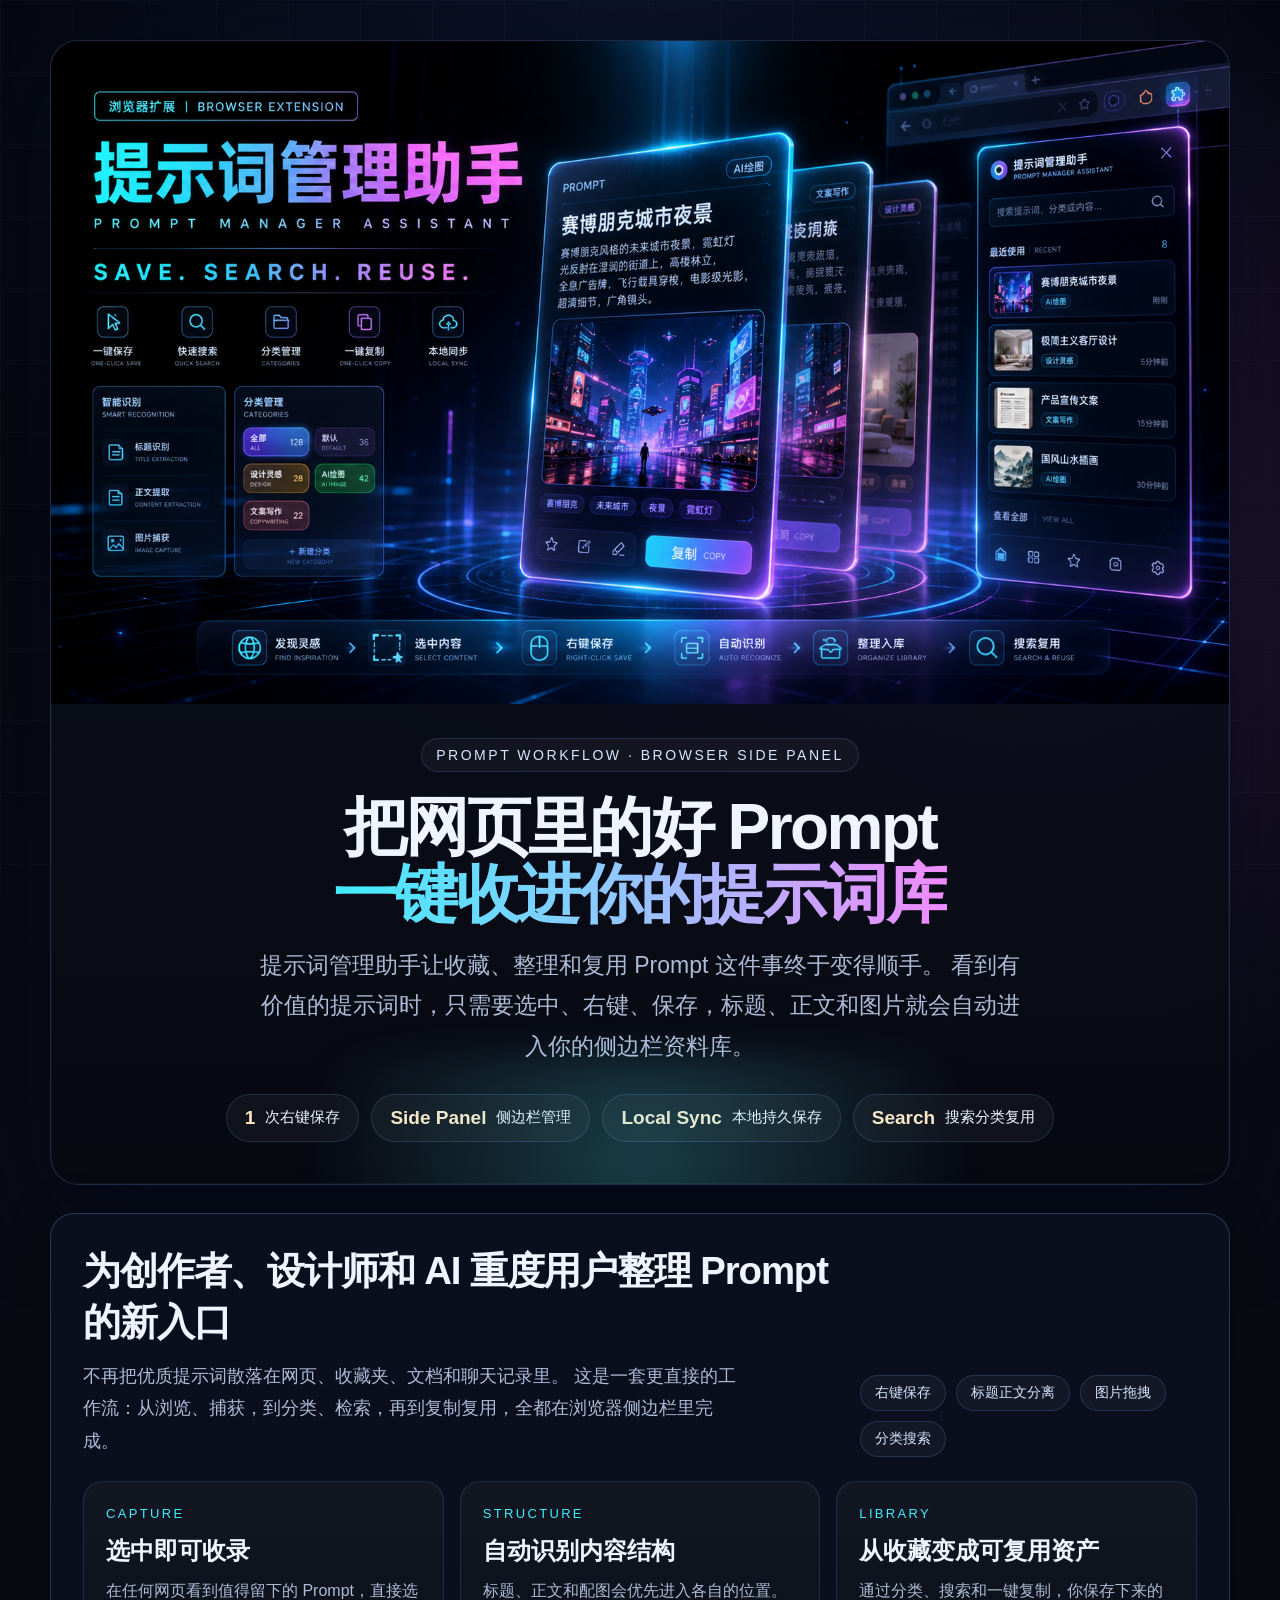
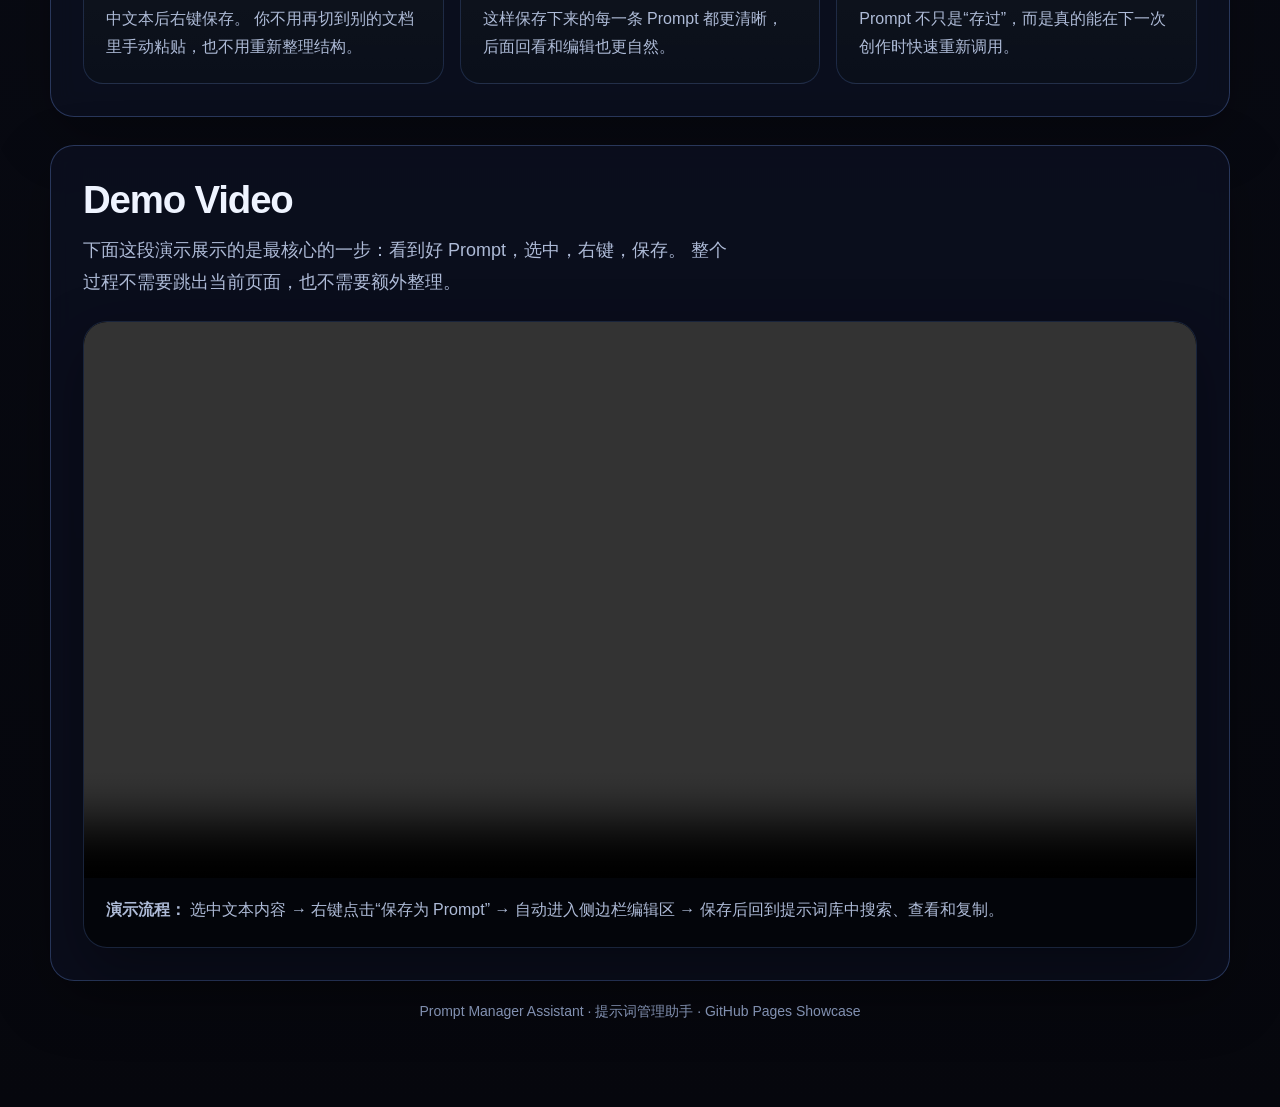
==== docs/index.html @ d51f9d50 "feat: add GitHub showcase landing and demo page" ====
<!DOCTYPE html>
<html lang="zh-CN">
  <head>
    <meta charset="UTF-8" />
    <meta name="viewport" content="width=device-width, initial-scale=1.0" />
    <title>提示词管理助手 Demo Showcase</title>
    <link rel="stylesheet" href="./assets/showcase.css" />
  </head>
  <body>
    <main class="page">
      <section class="hero">
        <img
          class="hero-media"
          src="./assets/poster-generated.png"
          alt="提示词管理助手霓虹风格展示海报"
        />
        <div class="hero-copy">
          <div class="eyebrow">Prompt Workflow · Browser Side Panel</div>
          <h1 class="hero-title">
            把网页里的好 Prompt<br />
            <span class="gradient">一键收进你的提示词库</span>
          </h1>
          <p class="hero-subtitle">
            提示词管理助手让收藏、整理和复用 Prompt 这件事终于变得顺手。
            看到有价值的提示词时，只需要选中、右键、保存，标题、正文和图片就会自动进入你的侧边栏资料库。
          </p>
          <ul class="stats">
            <li class="stat-pill"><strong>1</strong> 次右键保存</li>
            <li class="stat-pill"><strong>Side Panel</strong> 侧边栏管理</li>
            <li class="stat-pill"><strong>Local Sync</strong> 本地持久保存</li>
            <li class="stat-pill"><strong>Search</strong> 搜索分类复用</li>
          </ul>
        </div>
      </section>

      <section class="section">
        <div class="section-header">
          <div>
            <h2 class="section-title">为创作者、设计师和 AI 重度用户整理 Prompt 的新入口</h2>
            <p class="section-lead">
              不再把优质提示词散落在网页、收藏夹、文档和聊天记录里。
              这是一套更直接的工作流：从浏览、捕获，到分类、检索，再到复制复用，全都在浏览器侧边栏里完成。
            </p>
          </div>
          <div class="badge-row">
            <span class="badge">右键保存</span>
            <span class="badge">标题正文分离</span>
            <span class="badge">图片拖拽</span>
            <span class="badge">分类搜索</span>
          </div>
        </div>

        <div class="feature-grid">
          <article class="feature-card">
            <span class="feature-kicker">Capture</span>
            <h3>选中即可收录</h3>
            <p>
              在任何网页看到值得留下的 Prompt，直接选中文本后右键保存。
              你不用再切到别的文档里手动粘贴，也不用重新整理结构。
            </p>
          </article>

          <article class="feature-card">
            <span class="feature-kicker">Structure</span>
            <h3>自动识别内容结构</h3>
            <p>
              标题、正文和配图会优先进入各自的位置。
              这样保存下来的每一条 Prompt 都更清晰，后面回看和编辑也更自然。
            </p>
          </article>

          <article class="feature-card">
            <span class="feature-kicker">Library</span>
            <h3>从收藏变成可复用资产</h3>
            <p>
              通过分类、搜索和一键复制，你保存下来的 Prompt 不只是“存过”，而是真的能在下一次创作时快速重新调用。
            </p>
          </article>
        </div>
      </section>

      <section class="section">
        <div class="section-header">
          <div>
            <h2 class="section-title">Demo Video</h2>
            <p class="section-lead">
              下面这段演示展示的是最核心的一步：看到好 Prompt，选中，右键，保存。
              整个过程不需要跳出当前页面，也不需要额外整理。
            </p>
          </div>
        </div>

        <div class="video-shell">
          <video controls preload="metadata" playsinline>
            <source src="./assets/prompt-manager-assistant-demo.mp4" type="video/mp4" />
            当前浏览器无法播放视频，请直接下载查看。
          </video>
          <div class="video-caption">
            <strong>演示流程：</strong>
            选中文本内容 → 右键点击“保存为 Prompt” → 自动进入侧边栏编辑区 →
            保存后回到提示词库中搜索、查看和复制。
          </div>
        </div>
      </section>

      <p class="footer-note">
        Prompt Manager Assistant · 提示词管理助手 · GitHub Pages Showcase
      </p>
    </main>
  </body>
</html>
---- docs/assets/showcase.css ----
:root {
  --bg: #06070d;
  --bg-soft: #0d1020;
  --panel: rgba(12, 16, 33, 0.78);
  --panel-border: rgba(120, 160, 255, 0.28);
  --text: #eff4ff;
  --muted: #aebbd7;
  --cyan: #41ecff;
  --blue: #66a8ff;
  --pink: #dd73ff;
  --warm: #ffe6c6;
}

* {
  box-sizing: border-box;
}

html {
  scroll-behavior: smooth;
}

body {
  margin: 0;
  min-height: 100vh;
  font-family: "Segoe UI", "PingFang SC", "Microsoft YaHei", sans-serif;
  color: var(--text);
  background:
    radial-gradient(circle at top, rgba(41, 73, 170, 0.18), transparent 28%),
    radial-gradient(circle at 80% 20%, rgba(211, 88, 255, 0.16), transparent 24%),
    linear-gradient(180deg, #05060c 0%, #090b14 45%, #06070d 100%);
}

body::before {
  content: "";
  position: fixed;
  inset: 0;
  background-image:
    linear-gradient(rgba(188, 204, 255, 0.08) 1px, transparent 1px),
    linear-gradient(90deg, rgba(188, 204, 255, 0.08) 1px, transparent 1px);
  background-size: 72px 72px;
  opacity: 0.38;
  pointer-events: none;
}

.page {
  position: relative;
  width: min(1180px, calc(100% - 32px));
  margin: 0 auto;
  padding: 40px 0 72px;
}

.hero {
  position: relative;
  overflow: hidden;
  border: 1px solid rgba(118, 161, 255, 0.2);
  border-radius: 28px;
  background: linear-gradient(180deg, rgba(14, 18, 36, 0.82), rgba(8, 10, 18, 0.94));
  box-shadow:
    0 28px 90px rgba(5, 10, 28, 0.6),
    inset 0 0 0 1px rgba(255, 255, 255, 0.04);
}

.hero::after {
  content: "";
  position: absolute;
  inset: auto 8% -90px;
  height: 220px;
  background: radial-gradient(circle, rgba(90, 241, 255, 0.22), transparent 65%);
  filter: blur(18px);
  pointer-events: none;
}

.hero-media {
  display: block;
  width: 100%;
  height: auto;
}

.hero-copy {
  padding: 34px 32px 42px;
  text-align: center;
}

.eyebrow {
  display: inline-flex;
  align-items: center;
  gap: 10px;
  padding: 8px 14px;
  border-radius: 999px;
  background: rgba(255, 255, 255, 0.04);
  border: 1px solid rgba(102, 168, 255, 0.18);
  color: #d9e6ff;
  font-size: 14px;
  letter-spacing: 0.18em;
  text-transform: uppercase;
}

.hero-title {
  margin: 22px 0 18px;
  font-size: clamp(42px, 5vw, 74px);
  line-height: 1.04;
  letter-spacing: -0.04em;
}

.hero-title .gradient {
  background: linear-gradient(90deg, var(--cyan), #8accff 42%, #f28aff 100%);
  -webkit-background-clip: text;
  background-clip: text;
  color: transparent;
}

.hero-subtitle {
  width: min(780px, 100%);
  margin: 0 auto;
  color: var(--muted);
  font-size: clamp(17px, 2vw, 23px);
  line-height: 1.75;
}

.stats {
  display: flex;
  flex-wrap: wrap;
  justify-content: center;
  gap: 12px;
  margin: 28px 0 0;
  padding: 0;
  list-style: none;
}

.stat-pill {
  display: inline-flex;
  align-items: center;
  gap: 10px;
  padding: 12px 18px;
  border-radius: 999px;
  background: rgba(255, 255, 255, 0.04);
  border: 1px solid rgba(118, 161, 255, 0.18);
  color: #f2f6ff;
  font-size: 15px;
}

.stat-pill strong {
  color: var(--warm);
  font-size: 19px;
}

.section {
  margin-top: 28px;
  padding: 32px;
  border-radius: 24px;
  background: var(--panel);
  border: 1px solid var(--panel-border);
  box-shadow: 0 18px 60px rgba(0, 0, 0, 0.28);
  backdrop-filter: blur(12px);
}

.section-header {
  display: flex;
  align-items: end;
  justify-content: space-between;
  gap: 20px;
  margin-bottom: 22px;
}

.section-title {
  margin: 0;
  font-size: clamp(28px, 3vw, 42px);
  letter-spacing: -0.03em;
}

.section-lead {
  max-width: 660px;
  margin: 12px 0 0;
  color: var(--muted);
  font-size: 18px;
  line-height: 1.8;
}

.badge-row {
  display: flex;
  flex-wrap: wrap;
  gap: 10px;
}

.badge {
  padding: 8px 14px;
  border-radius: 999px;
  border: 1px solid rgba(114, 162, 255, 0.2);
  background: rgba(255, 255, 255, 0.04);
  color: #d6e6ff;
  font-size: 14px;
}

.feature-grid {
  display: grid;
  grid-template-columns: repeat(3, minmax(0, 1fr));
  gap: 16px;
  margin-top: 24px;
}

.feature-card {
  min-height: 200px;
  padding: 22px;
  border-radius: 20px;
  background:
    linear-gradient(180deg, rgba(255, 255, 255, 0.05), rgba(255, 255, 255, 0.02)),
    rgba(6, 10, 22, 0.9);
  border: 1px solid rgba(109, 158, 255, 0.18);
}

.feature-card h3 {
  margin: 0 0 10px;
  font-size: 24px;
}

.feature-card p {
  margin: 0;
  color: var(--muted);
  line-height: 1.75;
}

.feature-kicker {
  display: inline-block;
  margin-bottom: 14px;
  color: var(--cyan);
  font-size: 13px;
  letter-spacing: 0.18em;
  text-transform: uppercase;
}

.video-shell {
  overflow: hidden;
  border-radius: 24px;
  border: 1px solid rgba(117, 160, 255, 0.2);
  background: #03050a;
  box-shadow: 0 24px 60px rgba(0, 0, 0, 0.35);
}

.video-shell video {
  display: block;
  width: 100%;
  height: auto;
  background: #000;
}

.video-caption {
  padding: 18px 22px 22px;
  color: var(--muted);
  line-height: 1.8;
}

.footer-note {
  margin-top: 22px;
  text-align: center;
  color: #93a4c8;
  font-size: 14px;
}

@media (max-width: 920px) {
  .page {
    width: min(100% - 20px, 1180px);
    padding-top: 20px;
  }

  .hero-copy,
  .section {
    padding: 24px 18px;
  }

  .section-header {
    align-items: flex-start;
    flex-direction: column;
  }

  .feature-grid {
    grid-template-columns: 1fr;
  }
}
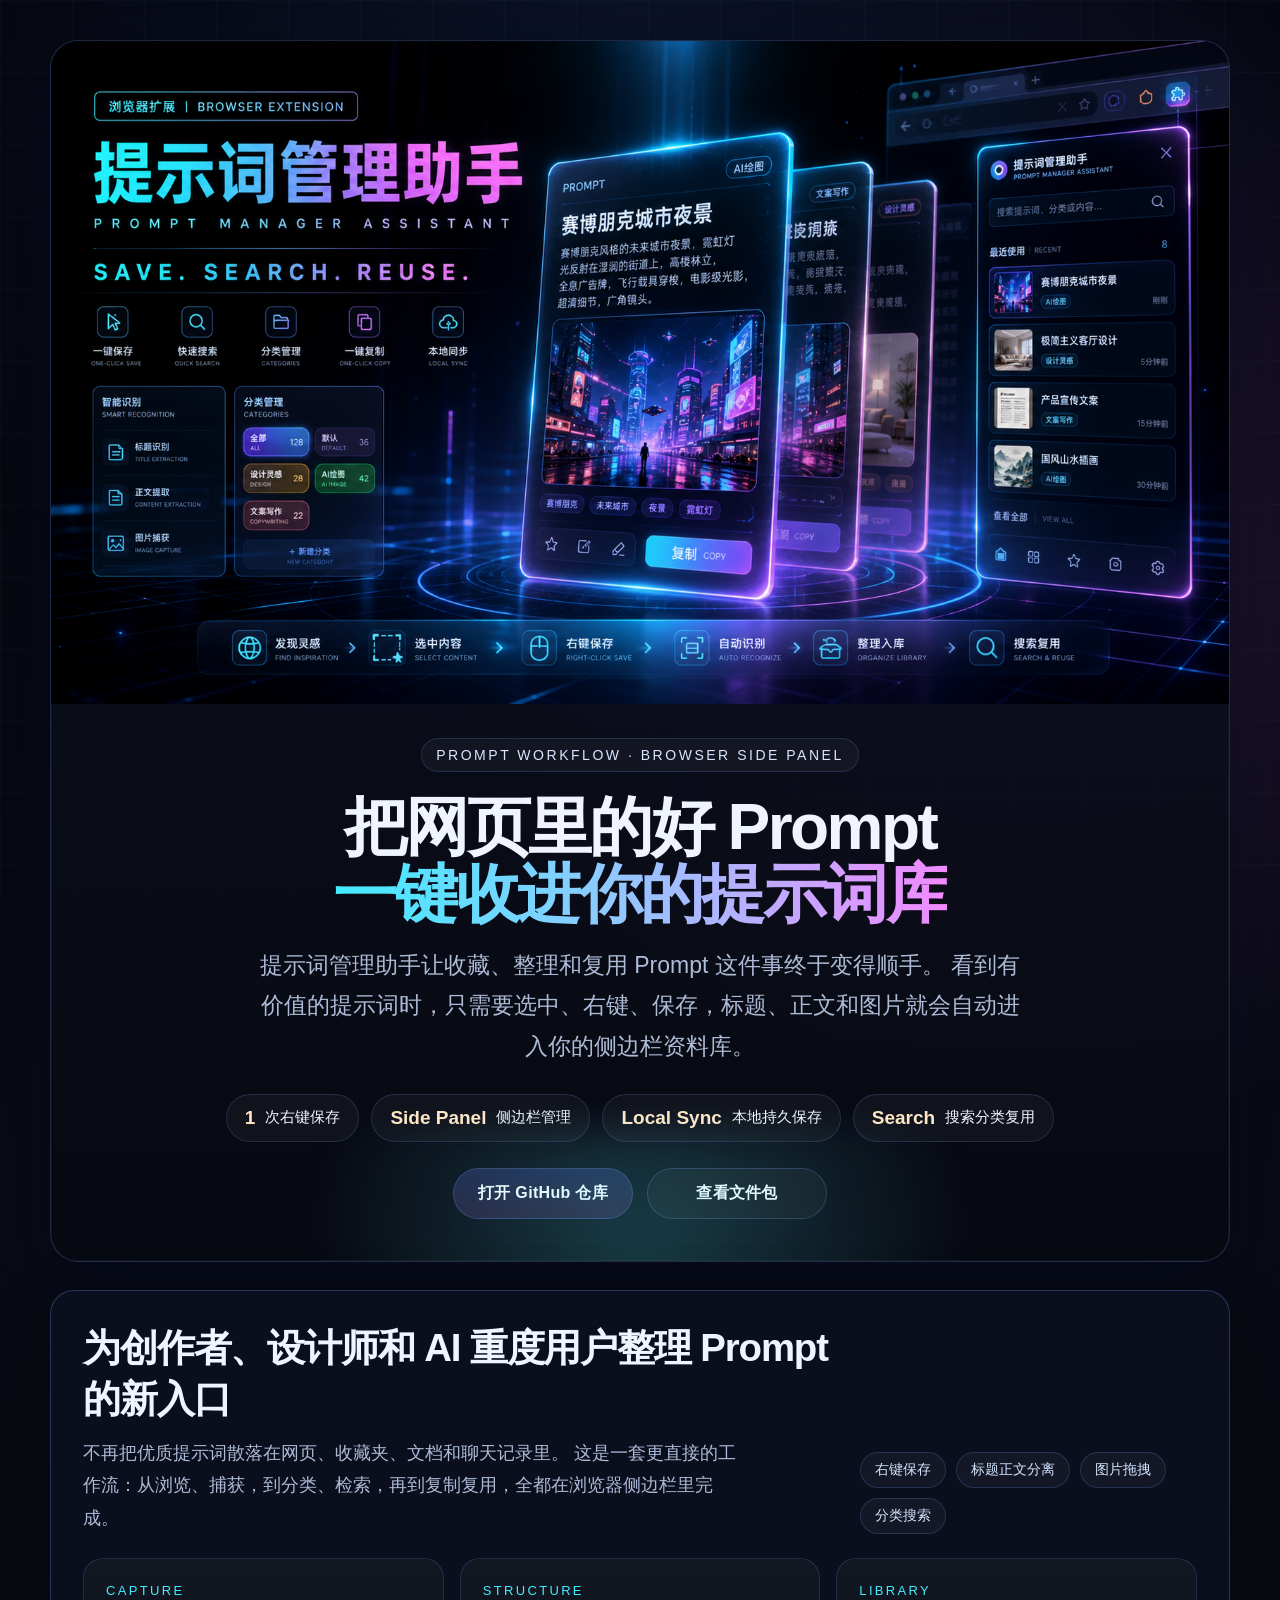
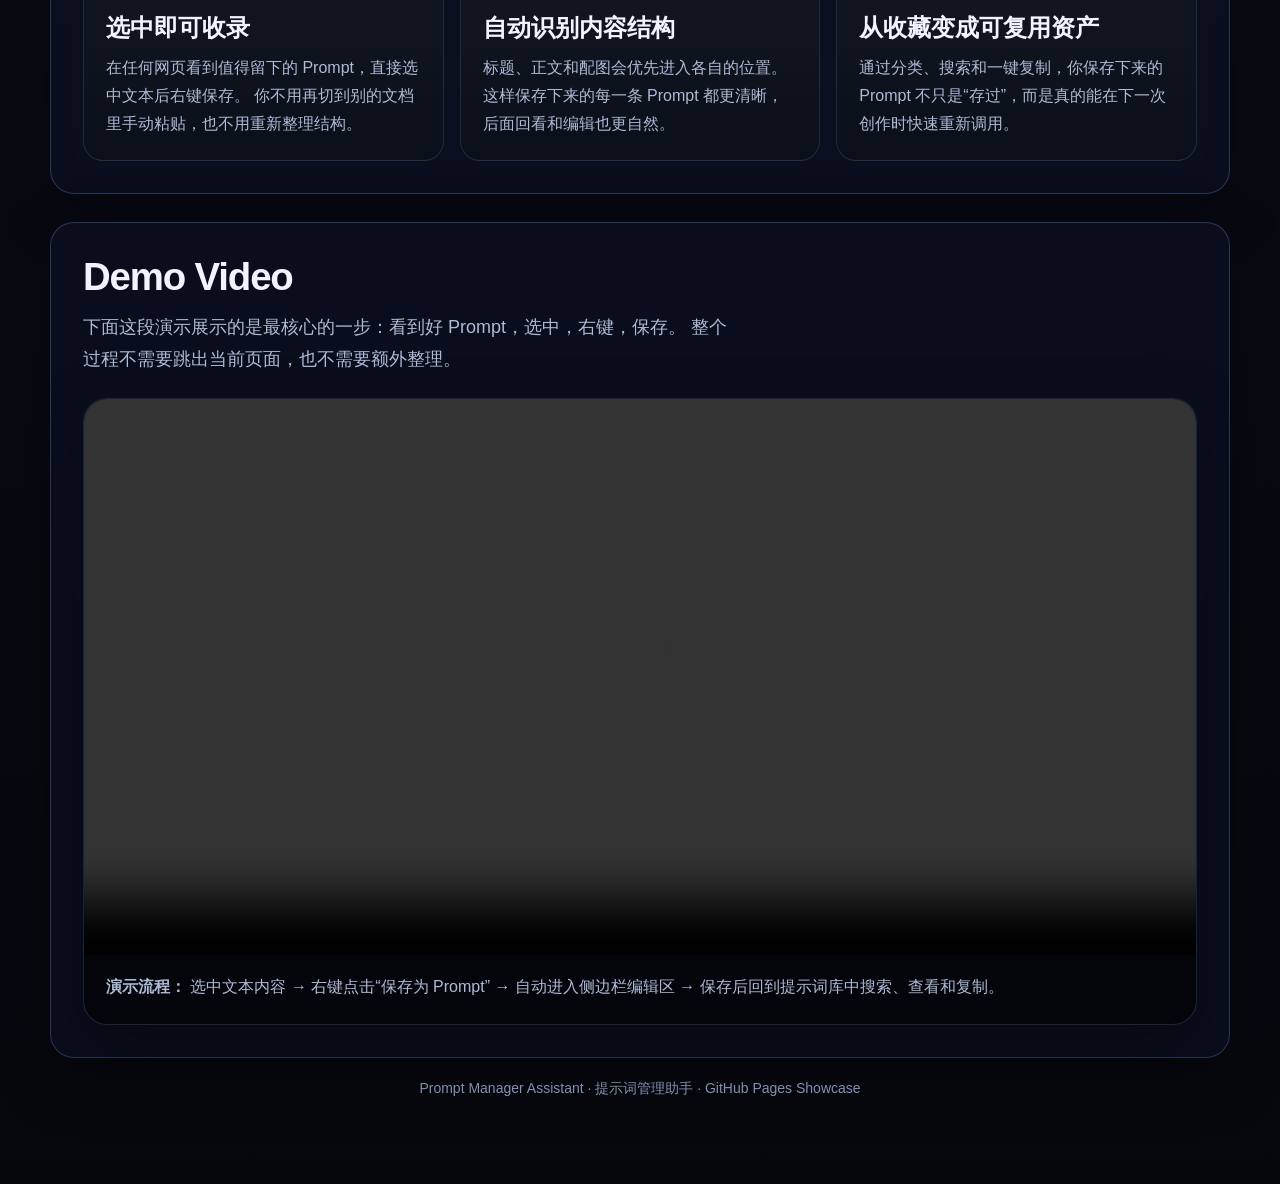
==== commit c423d128: "feat: add package download and repo links" ====
--- a/docs/index.html
+++ b/docs/index.html
@@ -30,6 +30,10 @@
             <li class="stat-pill"><strong>Local Sync</strong> 本地持久保存</li>
             <li class="stat-pill"><strong>Search</strong> 搜索分类复用</li>
           </ul>
+          <div class="action-row">
+            <a class="action-button" href="https://github.com/yredfhotddgjt-web/prompt-manager-assistant" target="_blank" rel="noreferrer">打开 GitHub 仓库</a>
+            <a class="action-button secondary" href="https://github.com/yredfhotddgjt-web/prompt-manager-assistant/tree/main/package" target="_blank" rel="noreferrer">查看文件包</a>
+          </div>
         </div>
       </section>
 
--- a/docs/assets/showcase.css
+++ b/docs/assets/showcase.css
@@ -144,6 +144,39 @@
   font-size: 19px;
 }
 
+.action-row {
+  display: flex;
+  flex-wrap: wrap;
+  justify-content: center;
+  gap: 14px;
+  margin-top: 26px;
+}
+
+.action-button {
+  display: inline-flex;
+  align-items: center;
+  justify-content: center;
+  min-width: 180px;
+  padding: 14px 22px;
+  border-radius: 999px;
+  border: 1px solid rgba(118, 161, 255, 0.24);
+  background: linear-gradient(180deg, rgba(91, 115, 255, 0.22), rgba(221, 115, 255, 0.14));
+  color: #f7fbff;
+  text-decoration: none;
+  font-weight: 600;
+  letter-spacing: 0.02em;
+  box-shadow: 0 12px 30px rgba(10, 15, 34, 0.32);
+}
+
+.action-button.secondary {
+  background: rgba(255, 255, 255, 0.04);
+}
+
+.action-button:hover {
+  transform: translateY(-1px);
+  border-color: rgba(118, 161, 255, 0.42);
+}
+
 .section {
   margin-top: 28px;
   padding: 32px;
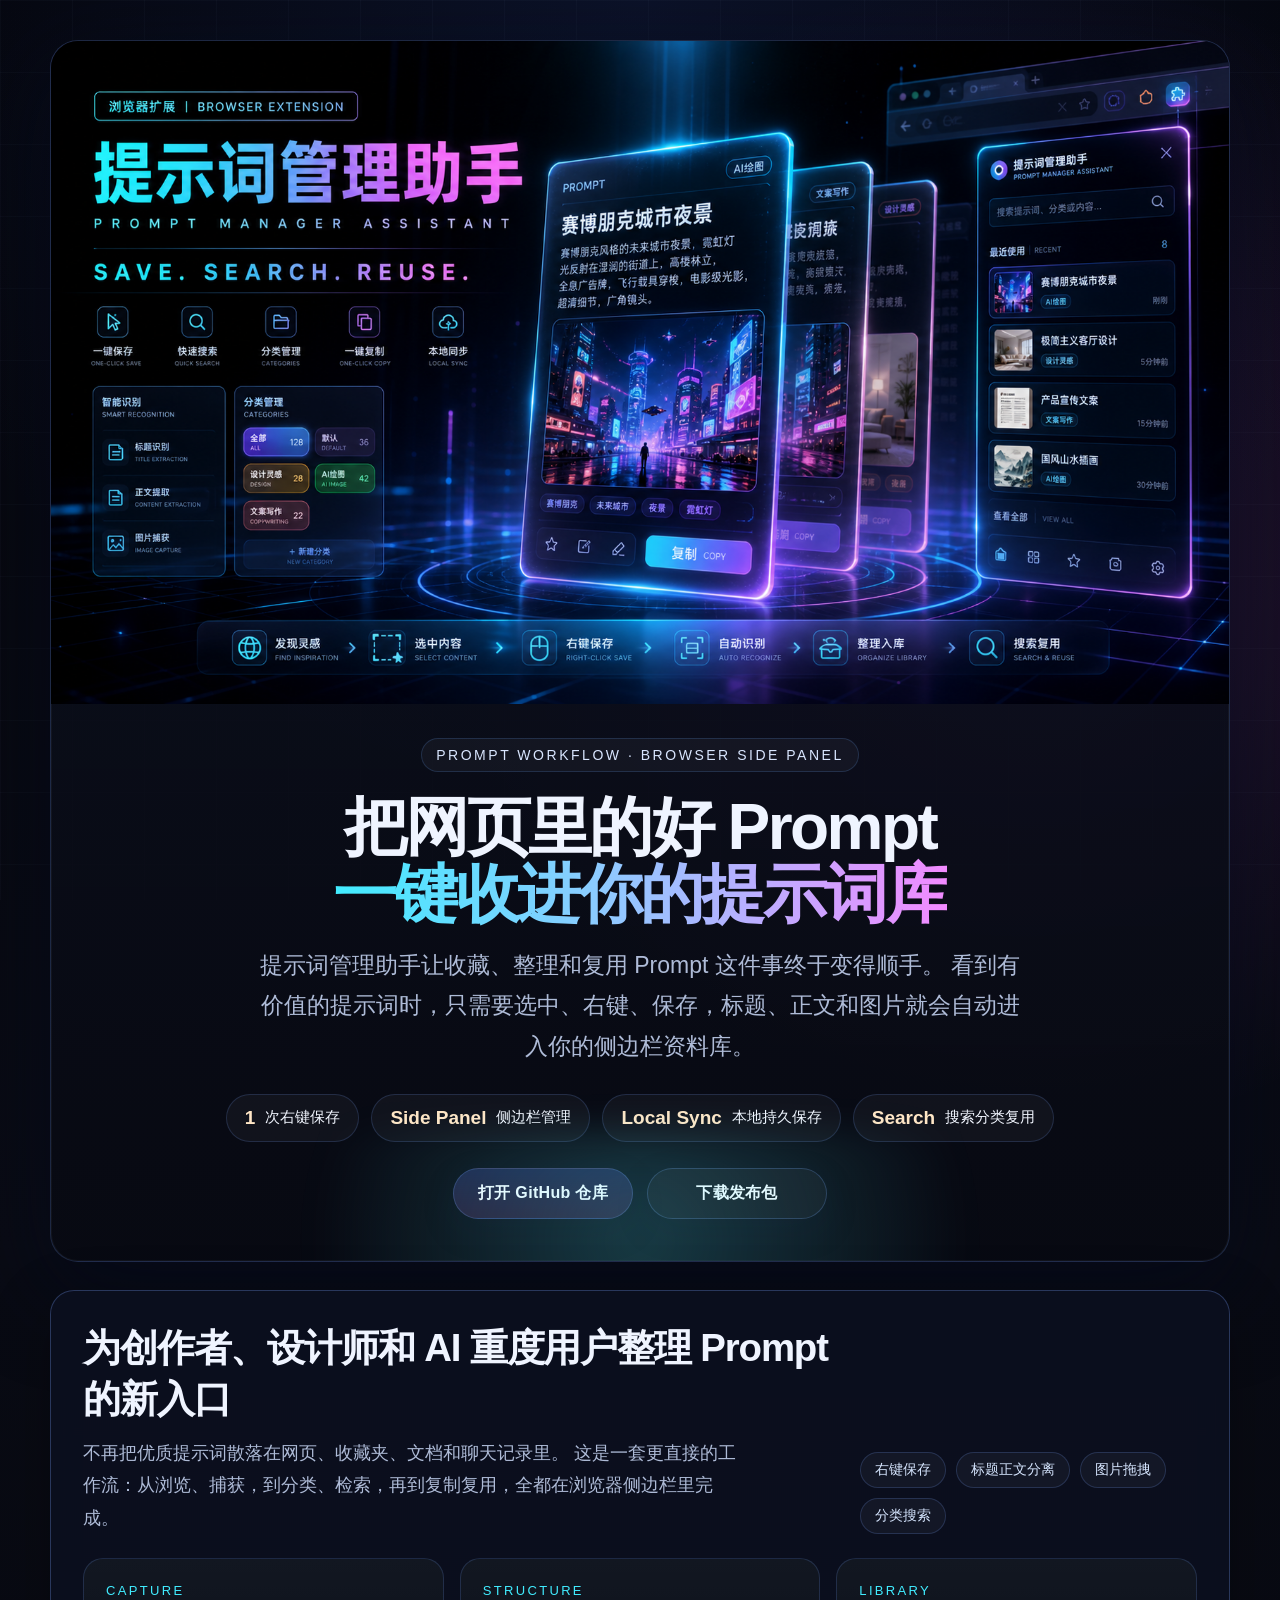
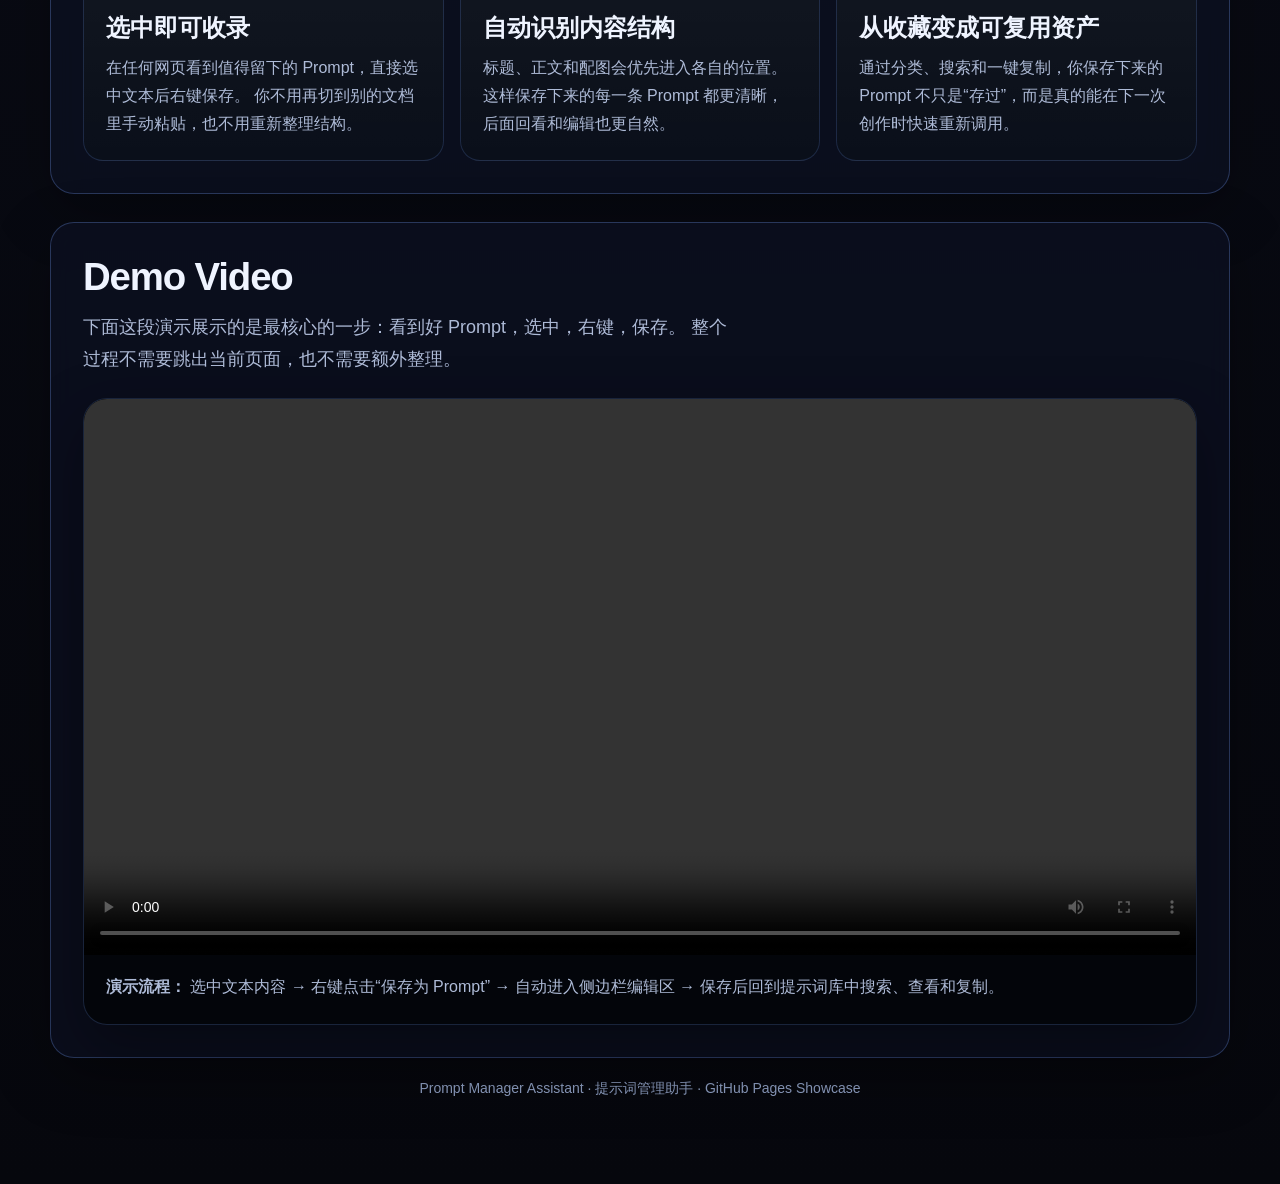
==== commit bfaee9c6: "chore: point package links to releases" ====
--- a/docs/index.html
+++ b/docs/index.html
@@ -32,7 +32,7 @@
           </ul>
           <div class="action-row">
             <a class="action-button" href="https://github.com/yredfhotddgjt-web/prompt-manager-assistant" target="_blank" rel="noreferrer">打开 GitHub 仓库</a>
-            <a class="action-button secondary" href="https://github.com/yredfhotddgjt-web/prompt-manager-assistant/tree/main/package" target="_blank" rel="noreferrer">查看文件包</a>
+            <a class="action-button secondary" href="https://github.com/yredfhotddgjt-web/prompt-manager-assistant/releases/latest" target="_blank" rel="noreferrer">下载发布包</a>
           </div>
         </div>
       </section>
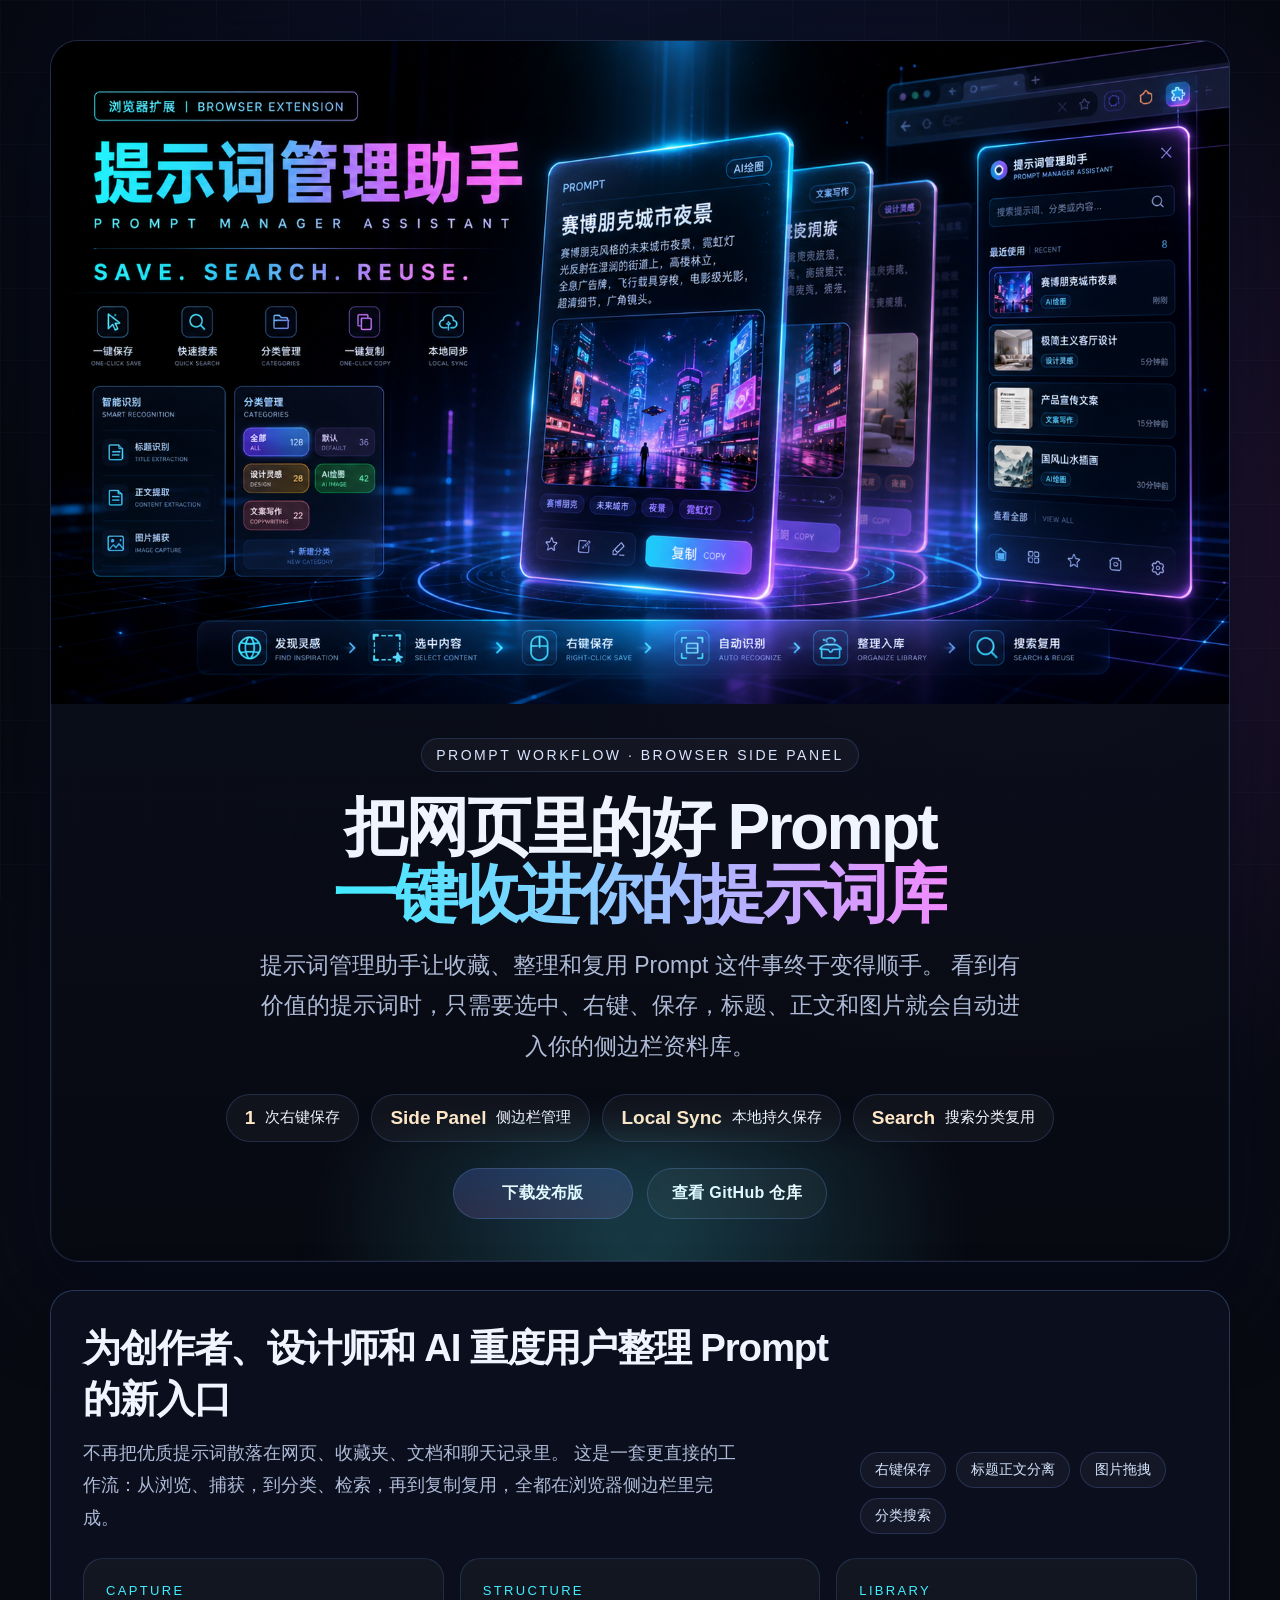
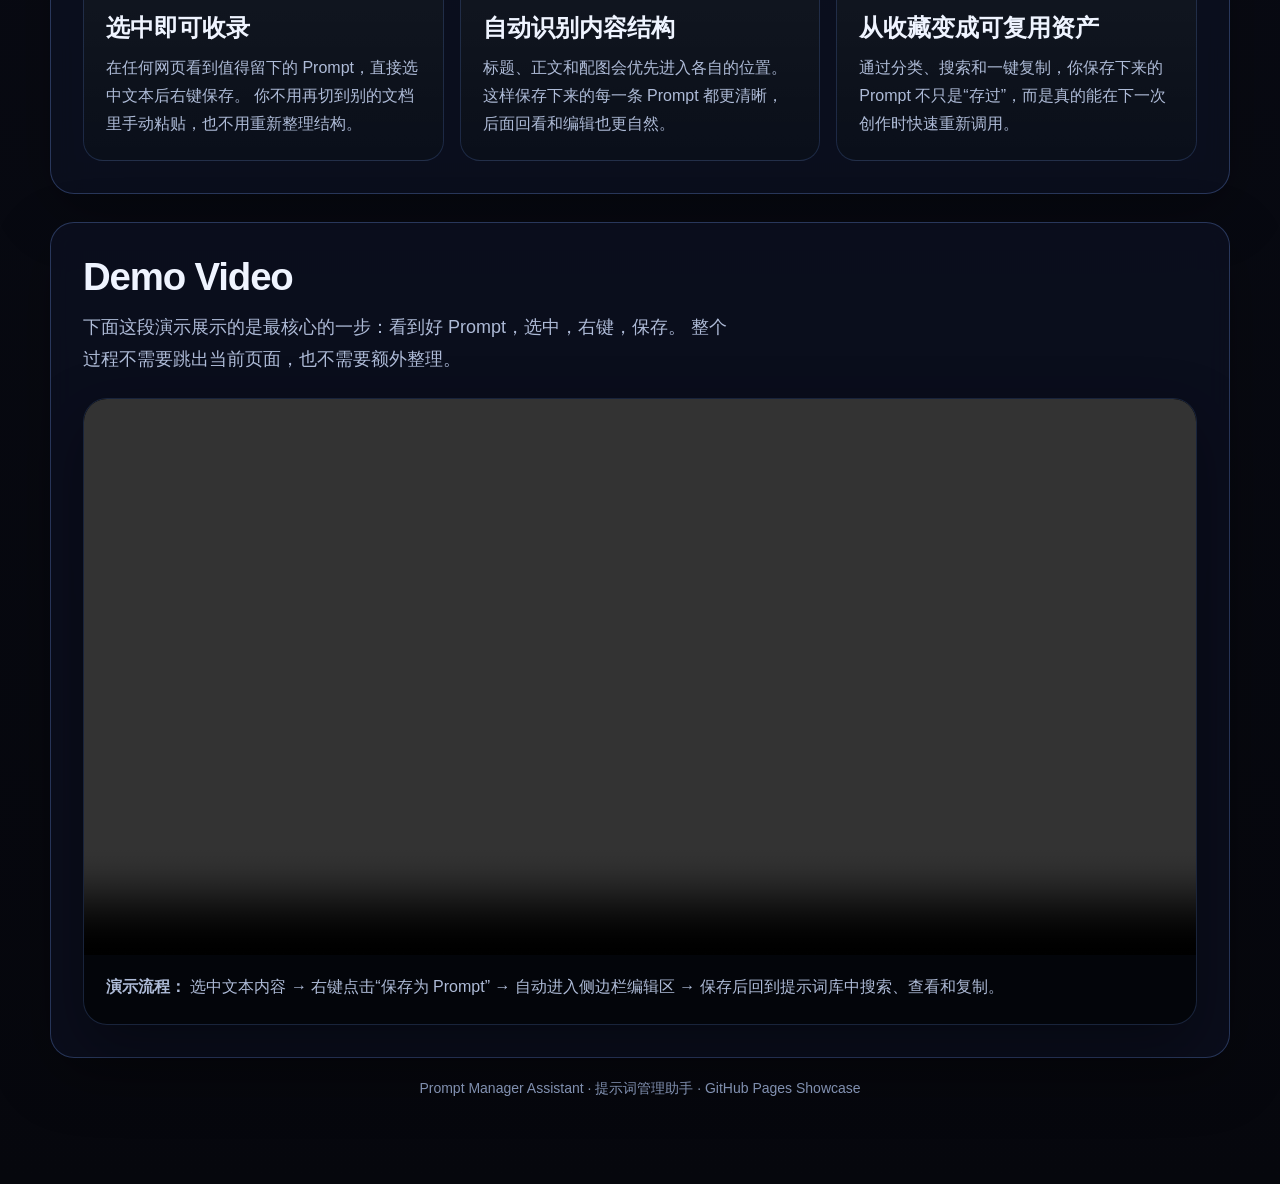
==== commit e0d8758d: "docs: unify public CTA wording" ====
--- a/docs/index.html
+++ b/docs/index.html
@@ -31,8 +31,8 @@
             <li class="stat-pill"><strong>Search</strong> 搜索分类复用</li>
           </ul>
           <div class="action-row">
-            <a class="action-button" href="https://github.com/yredfhotddgjt-web/prompt-manager-assistant" target="_blank" rel="noreferrer">打开 GitHub 仓库</a>
-            <a class="action-button secondary" href="https://github.com/yredfhotddgjt-web/prompt-manager-assistant/releases/latest" target="_blank" rel="noreferrer">下载发布包</a>
+            <a class="action-button" href="https://github.com/yredfhotddgjt-web/prompt-manager-assistant/releases/latest" target="_blank" rel="noreferrer">下载发布版</a>
+            <a class="action-button secondary" href="https://github.com/yredfhotddgjt-web/prompt-manager-assistant" target="_blank" rel="noreferrer">查看 GitHub 仓库</a>
           </div>
         </div>
       </section>
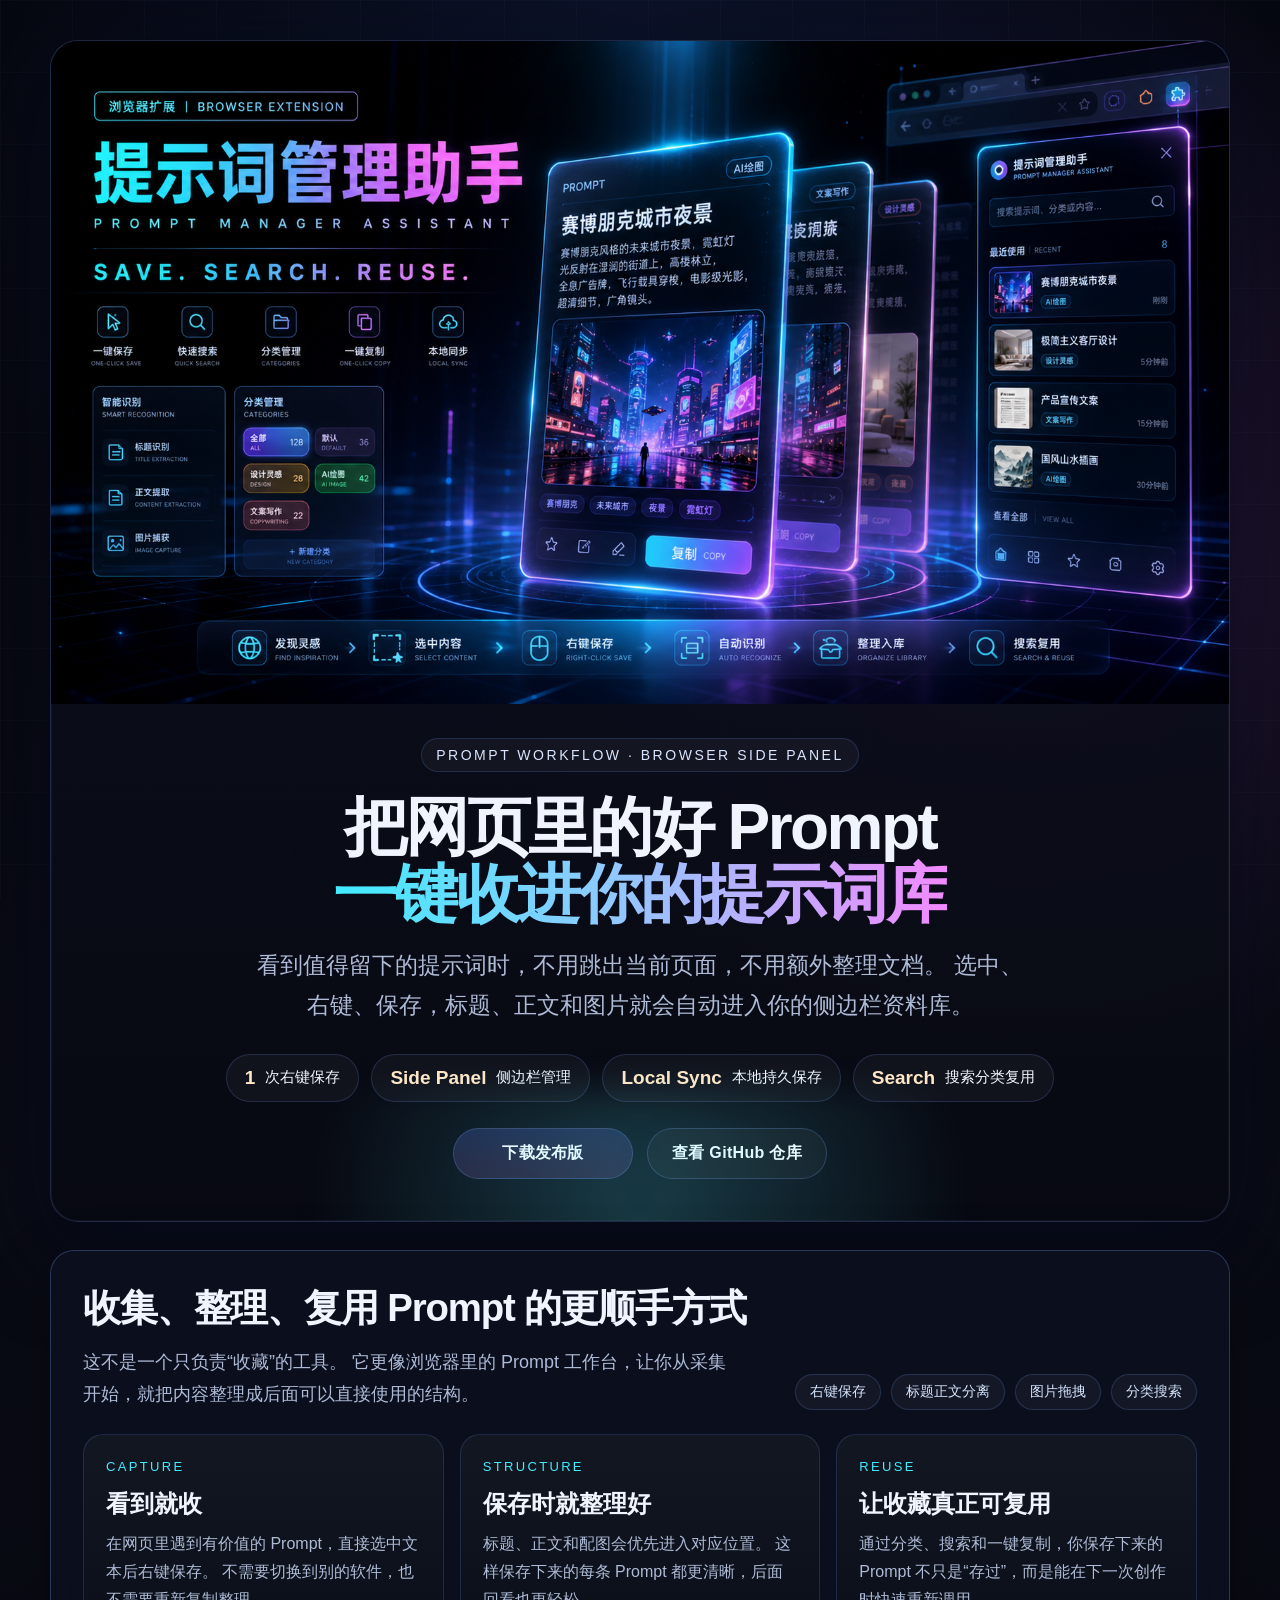
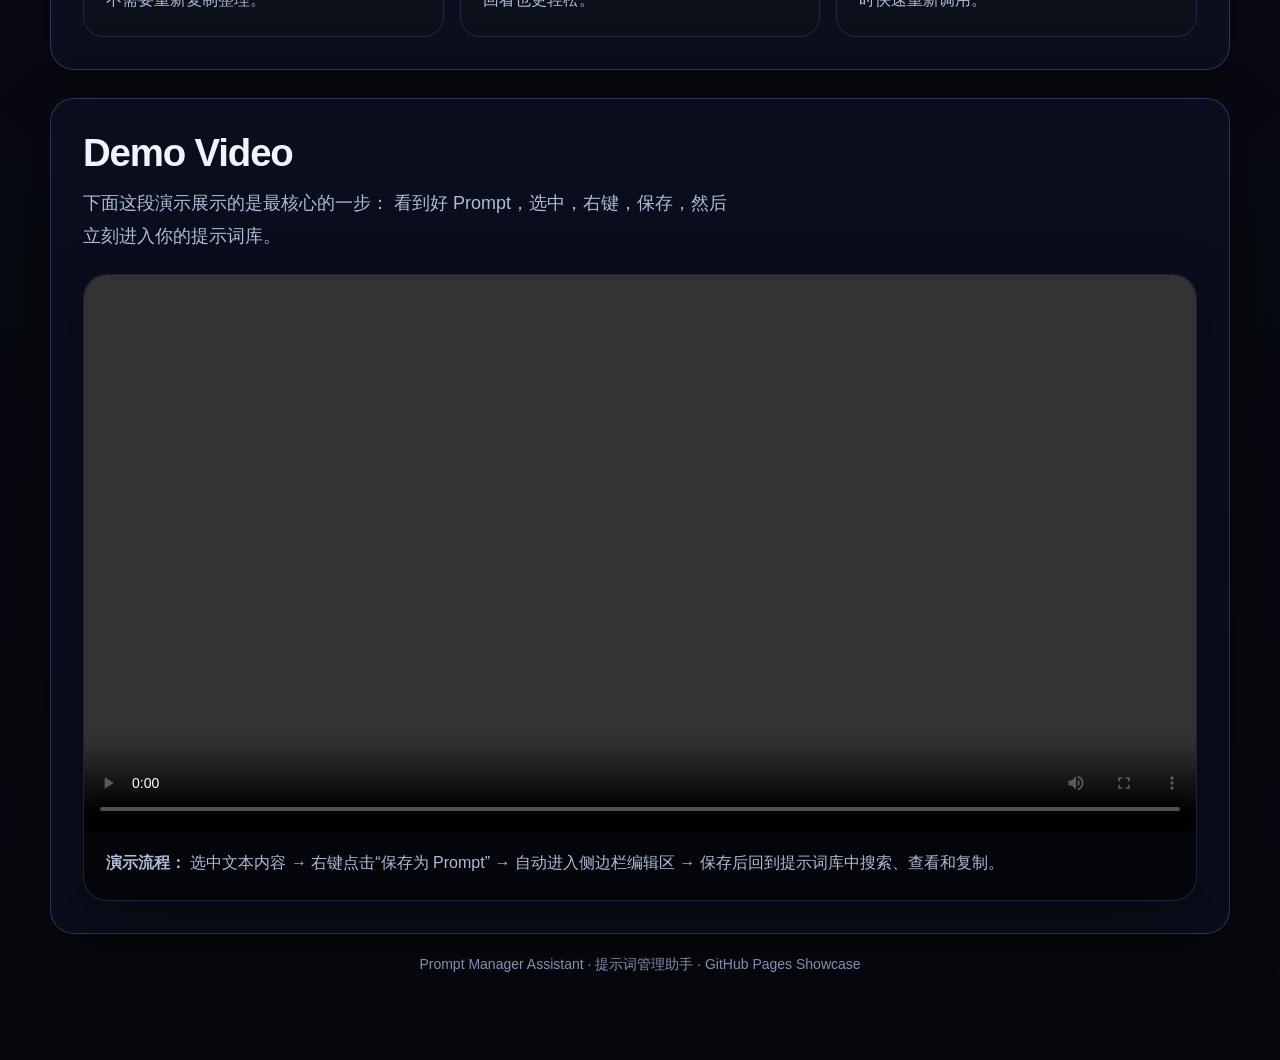
==== commit b88fd9b5: "docs: refine homepage product messaging" ====
--- a/docs/index.html
+++ b/docs/index.html
@@ -21,8 +21,8 @@
             <span class="gradient">一键收进你的提示词库</span>
           </h1>
           <p class="hero-subtitle">
-            提示词管理助手让收藏、整理和复用 Prompt 这件事终于变得顺手。
-            看到有价值的提示词时，只需要选中、右键、保存，标题、正文和图片就会自动进入你的侧边栏资料库。
+            看到值得留下的提示词时，不用跳出当前页面，不用额外整理文档。
+            选中、右键、保存，标题、正文和图片就会自动进入你的侧边栏资料库。
           </p>
           <ul class="stats">
             <li class="stat-pill"><strong>1</strong> 次右键保存</li>
@@ -40,10 +40,10 @@
       <section class="section">
         <div class="section-header">
           <div>
-            <h2 class="section-title">为创作者、设计师和 AI 重度用户整理 Prompt 的新入口</h2>
+            <h2 class="section-title">收集、整理、复用 Prompt 的更顺手方式</h2>
             <p class="section-lead">
-              不再把优质提示词散落在网页、收藏夹、文档和聊天记录里。
-              这是一套更直接的工作流：从浏览、捕获，到分类、检索，再到复制复用，全都在浏览器侧边栏里完成。
+              这不是一个只负责“收藏”的工具。
+              它更像浏览器里的 Prompt 工作台，让你从采集开始，就把内容整理成后面可以直接使用的结构。
             </p>
           </div>
           <div class="badge-row">
@@ -57,27 +57,27 @@
         <div class="feature-grid">
           <article class="feature-card">
             <span class="feature-kicker">Capture</span>
-            <h3>选中即可收录</h3>
+            <h3>看到就收</h3>
             <p>
-              在任何网页看到值得留下的 Prompt，直接选中文本后右键保存。
-              你不用再切到别的文档里手动粘贴，也不用重新整理结构。
+              在网页里遇到有价值的 Prompt，直接选中文本后右键保存。
+              不需要切换到别的软件，也不需要重新复制整理。
             </p>
           </article>
 
           <article class="feature-card">
             <span class="feature-kicker">Structure</span>
-            <h3>自动识别内容结构</h3>
+            <h3>保存时就整理好</h3>
             <p>
-              标题、正文和配图会优先进入各自的位置。
-              这样保存下来的每一条 Prompt 都更清晰，后面回看和编辑也更自然。
+              标题、正文和配图会优先进入对应位置。
+              这样保存下来的每条 Prompt 都更清晰，后面回看也更轻松。
             </p>
           </article>
 
           <article class="feature-card">
-            <span class="feature-kicker">Library</span>
-            <h3>从收藏变成可复用资产</h3>
+            <span class="feature-kicker">Reuse</span>
+            <h3>让收藏真正可复用</h3>
             <p>
-              通过分类、搜索和一键复制，你保存下来的 Prompt 不只是“存过”，而是真的能在下一次创作时快速重新调用。
+              通过分类、搜索和一键复制，你保存下来的 Prompt 不只是“存过”，而是能在下一次创作时快速重新调用。
             </p>
           </article>
         </div>
@@ -88,8 +88,8 @@
           <div>
             <h2 class="section-title">Demo Video</h2>
             <p class="section-lead">
-              下面这段演示展示的是最核心的一步：看到好 Prompt，选中，右键，保存。
-              整个过程不需要跳出当前页面，也不需要额外整理。
+              下面这段演示展示的是最核心的一步：
+              看到好 Prompt，选中，右键，保存，然后立刻进入你的提示词库。
             </p>
           </div>
         </div>
